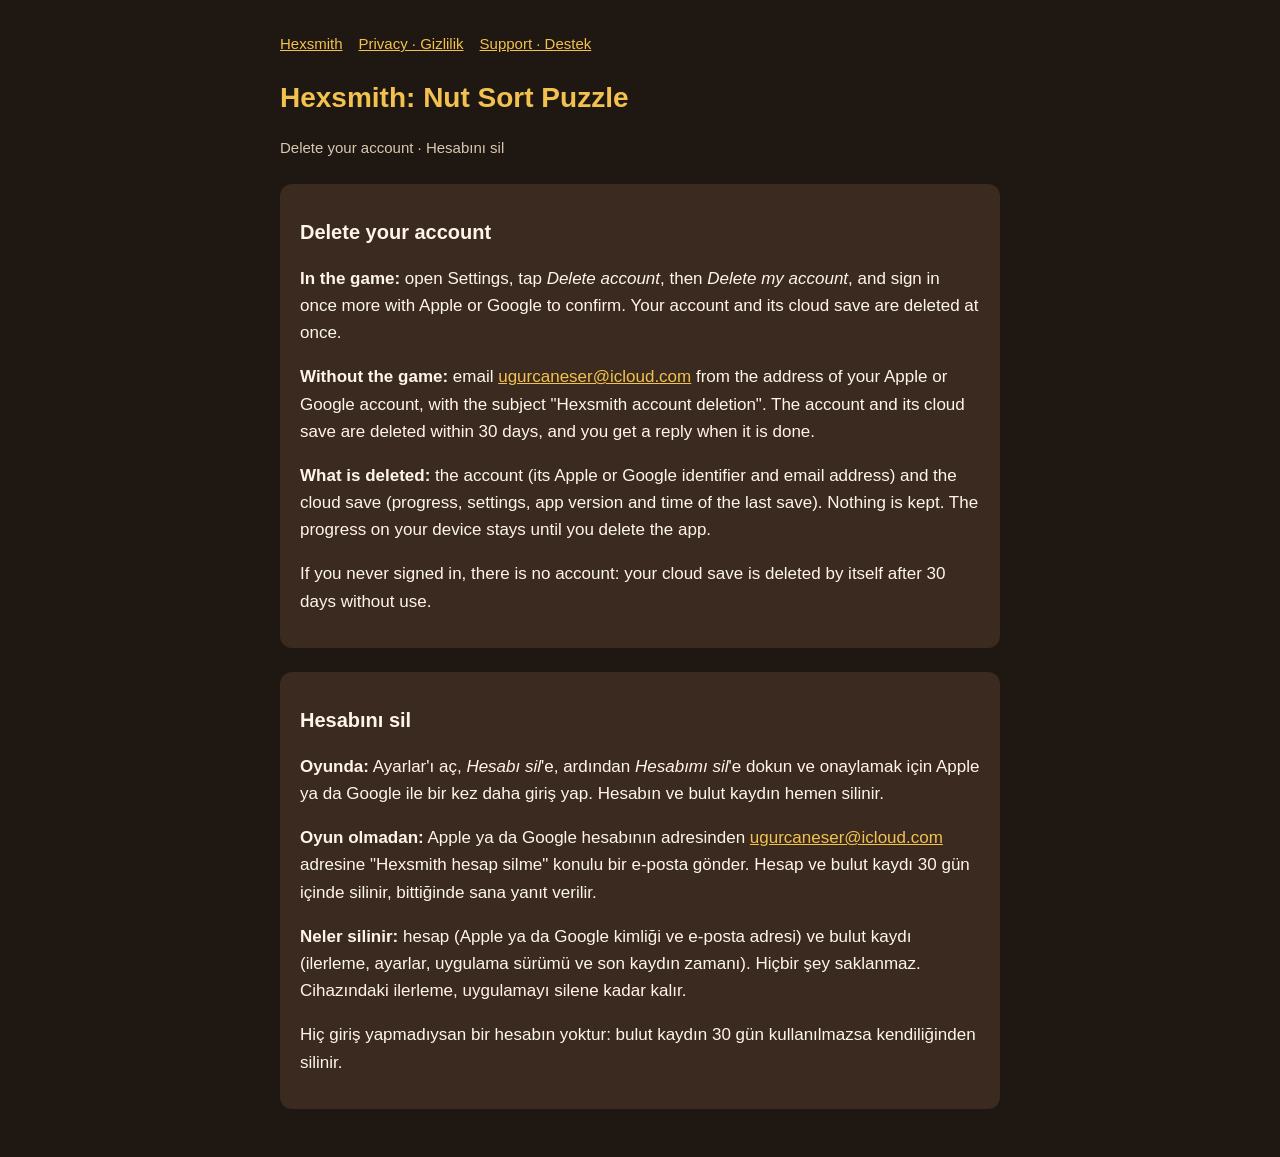
==== delete-account/index.html @ 25301977 "feat: describe the cloud save and add an account deletion page The privacy policy covers the cloud s" ====
<!doctype html>
<html lang="en">
<head>
<meta charset="utf-8">
<meta name="viewport" content="width=device-width, initial-scale=1">
<title>Hexsmith – Delete your account / Hesabını sil</title>
<link rel="icon" href="../icon.png">
<link rel="stylesheet" href="../style.css">
</head>
<body>
<main>
  <nav><a href="../">Hexsmith</a><a href="../privacy/">Privacy · Gizlilik</a><a href="../support/">Support · Destek</a></nav>
  <h1>Hexsmith: Nut Sort Puzzle</h1>
  <p class="muted">Delete your account · Hesabını sil</p>

  <section lang="en">
    <h2>Delete your account</h2>
    <p><strong>In the game:</strong> open Settings, tap <em>Delete account</em>, then <em>Delete my account</em>, and sign in once more with Apple or Google to confirm. Your account and its cloud save are deleted at once.</p>
    <p><strong>Without the game:</strong> email <a href="mailto:ugurcaneser@icloud.com?subject=Hexsmith%20account%20deletion">ugurcaneser@icloud.com</a> from the address of your Apple or Google account, with the subject "Hexsmith account deletion". The account and its cloud save are deleted within 30 days, and you get a reply when it is done.</p>
    <p><strong>What is deleted:</strong> the account (its Apple or Google identifier and email address) and the cloud save (progress, settings, app version and time of the last save). Nothing is kept. The progress on your device stays until you delete the app.</p>
    <p>If you never signed in, there is no account: your cloud save is deleted by itself after 30 days without use.</p>
  </section>

  <section lang="tr">
    <h2>Hesabını sil</h2>
    <p><strong>Oyunda:</strong> Ayarlar'ı aç, <em>Hesabı sil</em>'e, ardından <em>Hesabımı sil</em>'e dokun ve onaylamak için Apple ya da Google ile bir kez daha giriş yap. Hesabın ve bulut kaydın hemen silinir.</p>
    <p><strong>Oyun olmadan:</strong> Apple ya da Google hesabının adresinden <a href="mailto:ugurcaneser@icloud.com?subject=Hexsmith%20hesap%20silme">ugurcaneser@icloud.com</a> adresine "Hexsmith hesap silme" konulu bir e-posta gönder. Hesap ve bulut kaydı 30 gün içinde silinir, bittiğinde sana yanıt verilir.</p>
    <p><strong>Neler silinir:</strong> hesap (Apple ya da Google kimliği ve e-posta adresi) ve bulut kaydı (ilerleme, ayarlar, uygulama sürümü ve son kaydın zamanı). Hiçbir şey saklanmaz. Cihazındaki ilerleme, uygulamayı silene kadar kalır.</p>
    <p>Hiç giriş yapmadıysan bir hesabın yoktur: bulut kaydın 30 gün kullanılmazsa kendiliğinden silinir.</p>
  </section>
</main>
</body>
</html>
---- style.css ----
:root { --bg: #1f1712; --card: #3a2a20; --text: #fff6e8; --muted: #d9c8b0; --accent: #f2c14e; }
body { margin: 0; background: var(--bg); color: var(--text);
       font: 17px/1.6 -apple-system, BlinkMacSystemFont, "Segoe UI", Roboto, sans-serif; }
main { max-width: 720px; margin: 0 auto; padding: 32px 16px 48px; }
h1 { color: var(--accent); font-size: 28px; margin: 0 0 4px; }
h2 { font-size: 20px; margin: 28px 0 8px; }
h3 { font-size: 17px; margin: 18px 0 2px; }
section { background: var(--card); border-radius: 12px; padding: 4px 20px 16px; margin-top: 24px; }
p, li { color: var(--text); }
.muted { color: var(--muted); font-size: 15px; }
a { color: var(--accent); }
nav { font-size: 15px; margin-bottom: 20px; }
nav a { margin-right: 16px; }
.icon { width: 128px; height: 128px; border-radius: 28px; }
.hero { text-align: center; }
.hero h1 { font-size: 36px; margin-top: 12px; }
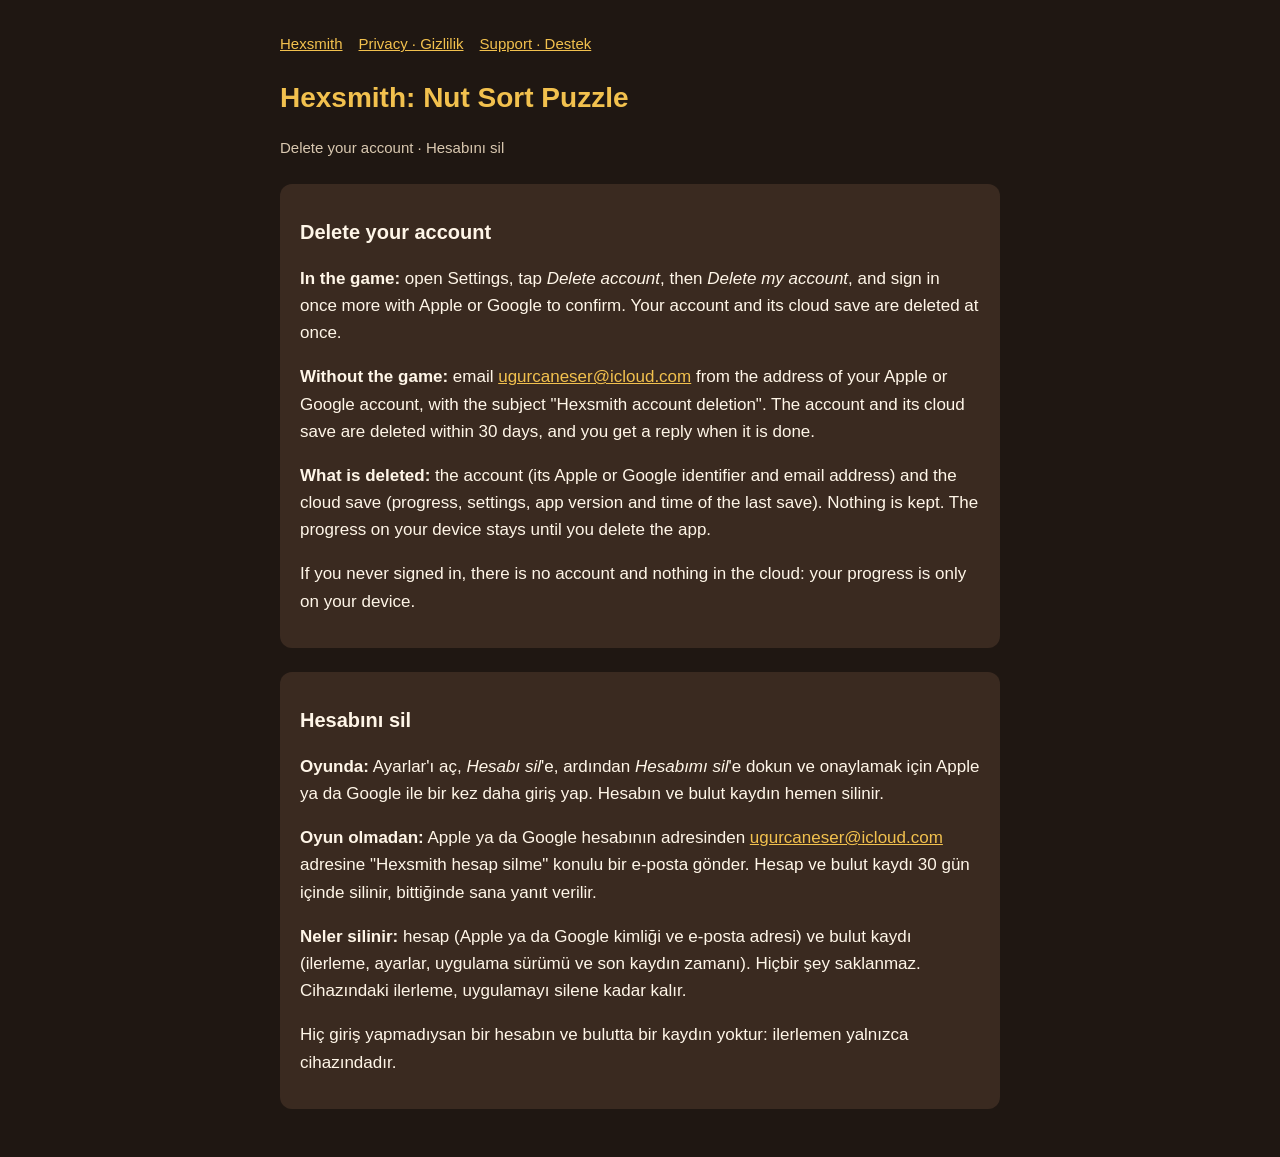
==== commit a0410654: "docs: keep the cloud save to players who sign in Guests are no longer backed up: nothing leaves the " ====
--- a/delete-account/index.html
+++ b/delete-account/index.html
@@ -18,7 +18,7 @@
     <p><strong>In the game:</strong> open Settings, tap <em>Delete account</em>, then <em>Delete my account</em>, and sign in once more with Apple or Google to confirm. Your account and its cloud save are deleted at once.</p>
     <p><strong>Without the game:</strong> email <a href="mailto:ugurcaneser@icloud.com?subject=Hexsmith%20account%20deletion">ugurcaneser@icloud.com</a> from the address of your Apple or Google account, with the subject "Hexsmith account deletion". The account and its cloud save are deleted within 30 days, and you get a reply when it is done.</p>
     <p><strong>What is deleted:</strong> the account (its Apple or Google identifier and email address) and the cloud save (progress, settings, app version and time of the last save). Nothing is kept. The progress on your device stays until you delete the app.</p>
-    <p>If you never signed in, there is no account: your cloud save is deleted by itself after 30 days without use.</p>
+    <p>If you never signed in, there is no account and nothing in the cloud: your progress is only on your device.</p>
   </section>
 
   <section lang="tr">
@@ -26,7 +26,7 @@
     <p><strong>Oyunda:</strong> Ayarlar'ı aç, <em>Hesabı sil</em>'e, ardından <em>Hesabımı sil</em>'e dokun ve onaylamak için Apple ya da Google ile bir kez daha giriş yap. Hesabın ve bulut kaydın hemen silinir.</p>
     <p><strong>Oyun olmadan:</strong> Apple ya da Google hesabının adresinden <a href="mailto:ugurcaneser@icloud.com?subject=Hexsmith%20hesap%20silme">ugurcaneser@icloud.com</a> adresine "Hexsmith hesap silme" konulu bir e-posta gönder. Hesap ve bulut kaydı 30 gün içinde silinir, bittiğinde sana yanıt verilir.</p>
     <p><strong>Neler silinir:</strong> hesap (Apple ya da Google kimliği ve e-posta adresi) ve bulut kaydı (ilerleme, ayarlar, uygulama sürümü ve son kaydın zamanı). Hiçbir şey saklanmaz. Cihazındaki ilerleme, uygulamayı silene kadar kalır.</p>
-    <p>Hiç giriş yapmadıysan bir hesabın yoktur: bulut kaydın 30 gün kullanılmazsa kendiliğinden silinir.</p>
+    <p>Hiç giriş yapmadıysan bir hesabın ve bulutta bir kaydın yoktur: ilerlemen yalnızca cihazındadır.</p>
   </section>
 </main>
 </body>
